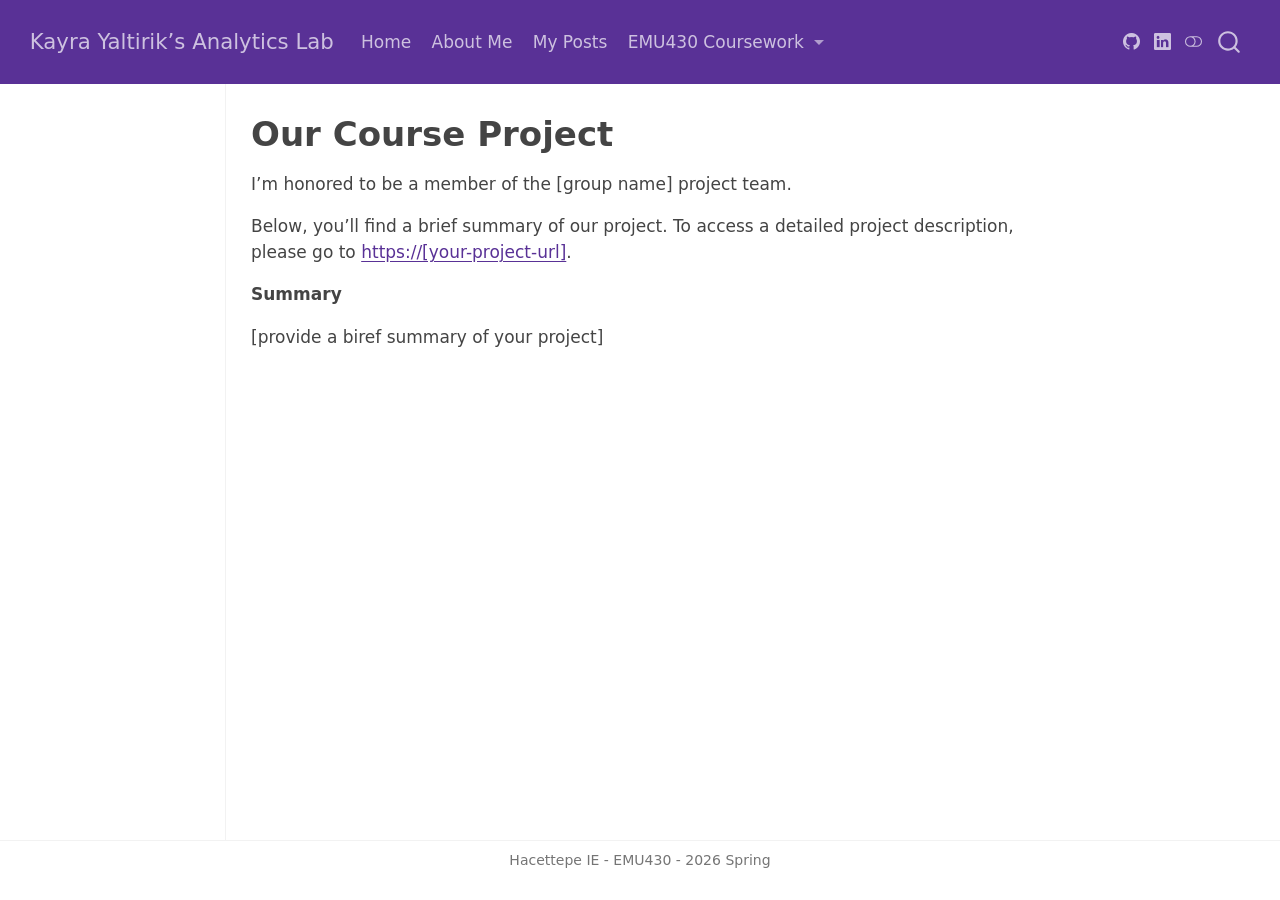
==== docs/project.html @ 05ad94b1 "değişiklik 1" ====
<!DOCTYPE html>
<html xmlns="http://www.w3.org/1999/xhtml" lang="en" xml:lang="en"><head>

<meta charset="utf-8">
<meta name="generator" content="quarto-1.9.27">

<meta name="viewport" content="width=device-width, initial-scale=1.0, user-scalable=yes">


<title>Our Course Project – Kayra Yaltirik’s Analytics Lab</title>
<style>
/* Default styles provided by pandoc.
** See https://pandoc.org/MANUAL.html#variables-for-html for config info.
*/
code{white-space: pre-wrap;}
span.smallcaps{font-variant: small-caps;}
div.columns{display: flex; gap: min(4vw, 1.5em);}
div.column{flex: auto; overflow-x: auto;}
div.hanging-indent{margin-left: 1.5em; text-indent: -1.5em;}
ul.task-list{list-style: none;}
ul.task-list li input[type="checkbox"] {
  width: 0.8em;
  margin: 0 0.8em 0.2em -1em; /* quarto-specific, see https://github.com/quarto-dev/quarto-cli/issues/4556 */ 
  vertical-align: middle;
}
</style>


<script src="site_libs/quarto-nav/quarto-nav.js"></script>
<script src="site_libs/quarto-nav/headroom.min.js"></script>
<script src="site_libs/clipboard/clipboard.min.js"></script>
<script src="site_libs/quarto-search/autocomplete.umd.js"></script>
<script src="site_libs/quarto-search/fuse.min.js"></script>
<script src="site_libs/quarto-search/quarto-search.js"></script>
<meta name="quarto:offset" content="./">
<script src="site_libs/quarto-html/quarto.js" type="module"></script>
<script src="site_libs/quarto-html/tabsets/tabsets.js" type="module"></script>
<script src="site_libs/quarto-html/popper.min.js"></script>
<script src="site_libs/quarto-html/tippy.umd.min.js"></script>
<script src="site_libs/quarto-html/anchor.min.js"></script>
<link href="site_libs/quarto-html/tippy.css" rel="stylesheet">
<link href="site_libs/quarto-html/quarto-syntax-highlighting-adfb2833bc15652ec5881dc6381ea988.css" rel="stylesheet" class="quarto-color-scheme" id="quarto-text-highlighting-styles">
<link href="site_libs/quarto-html/quarto-syntax-highlighting-dark-60eb8141d3f50090c0f52d36a83ed331.css" rel="stylesheet" class="quarto-color-scheme quarto-color-alternate" id="quarto-text-highlighting-styles">
<link href="site_libs/quarto-html/quarto-syntax-highlighting-adfb2833bc15652ec5881dc6381ea988.css" rel="stylesheet" class="quarto-color-scheme-extra" id="quarto-text-highlighting-styles">
<script src="site_libs/bootstrap/bootstrap.min.js"></script>
<link href="site_libs/bootstrap/bootstrap-icons.css" rel="stylesheet">
<link href="site_libs/bootstrap/bootstrap-6598461ff1bf7084bf14536e9c45f7d7.min.css" rel="stylesheet" append-hash="true" class="quarto-color-scheme" id="quarto-bootstrap" data-mode="light">
<link href="site_libs/bootstrap/bootstrap-dark-7228469e8177cf19fa3481c50c5a92b0.min.css" rel="stylesheet" append-hash="true" class="quarto-color-scheme quarto-color-alternate" id="quarto-bootstrap" data-mode="dark">
<link href="site_libs/bootstrap/bootstrap-6598461ff1bf7084bf14536e9c45f7d7.min.css" rel="stylesheet" append-hash="true" class="quarto-color-scheme-extra" id="quarto-bootstrap" data-mode="light">
<script id="quarto-search-options" type="application/json">{
  "location": "navbar",
  "copy-button": false,
  "collapse-after": 3,
  "panel-placement": "end",
  "type": "overlay",
  "limit": 50,
  "keyboard-shortcut": [
    "f",
    "/",
    "s"
  ],
  "show-item-context": false,
  "language": {
    "search-no-results-text": "No results",
    "search-matching-documents-text": "matching documents",
    "search-copy-link-title": "Copy link to search",
    "search-hide-matches-text": "Hide additional matches",
    "search-more-match-text": "more match in this document",
    "search-more-matches-text": "more matches in this document",
    "search-clear-button-title": "Clear",
    "search-text-placeholder": "",
    "search-detached-cancel-button-title": "Cancel",
    "search-submit-button-title": "Submit",
    "search-label": "Search"
  }
}</script>


<link rel="stylesheet" href="styles.css">
</head>

<body class="docked nav-fixed quarto-light"><script id="quarto-html-before-body" type="application/javascript">
    const toggleBodyColorMode = (bsSheetEl) => {
      const mode = bsSheetEl.getAttribute("data-mode");
      const bodyEl = window.document.querySelector("body");
      if (mode === "dark") {
        bodyEl.classList.add("quarto-dark");
        bodyEl.classList.remove("quarto-light");
      } else {
        bodyEl.classList.add("quarto-light");
        bodyEl.classList.remove("quarto-dark");
      }
    }
    const toggleBodyColorPrimary = () => {
      const bsSheetEl = window.document.querySelector("link#quarto-bootstrap:not([rel=disabled-stylesheet])");
      if (bsSheetEl) {
        toggleBodyColorMode(bsSheetEl);
      }
    }
    const setColorSchemeToggle = (alternate) => {
      const toggles = window.document.querySelectorAll('.quarto-color-scheme-toggle');
      for (let i=0; i < toggles.length; i++) {
        const toggle = toggles[i];
        if (toggle) {
          if (alternate) {
            toggle.classList.add("alternate");
          } else {
            toggle.classList.remove("alternate");
          }
        }
      }
    };
    const toggleColorMode = (alternate) => {
      // Switch the stylesheets
      const primaryStylesheets = window.document.querySelectorAll('link.quarto-color-scheme:not(.quarto-color-alternate)');
      const alternateStylesheets = window.document.querySelectorAll('link.quarto-color-scheme.quarto-color-alternate');
      manageTransitions('#quarto-margin-sidebar .nav-link', false);
      if (alternate) {
        // note: dark is layered on light, we don't disable primary!
        enableStylesheet(alternateStylesheets);
        for (const sheetNode of alternateStylesheets) {
          if (sheetNode.id === "quarto-bootstrap") {
            toggleBodyColorMode(sheetNode);
          }
        }
      } else {
        disableStylesheet(alternateStylesheets);
        enableStylesheet(primaryStylesheets)
        toggleBodyColorPrimary();
      }
      manageTransitions('#quarto-margin-sidebar .nav-link', true);
      // Switch the toggles
      setColorSchemeToggle(alternate)
      // Hack to workaround the fact that safari doesn't
      // properly recolor the scrollbar when toggling (#1455)
      if (navigator.userAgent.indexOf('Safari') > 0 && navigator.userAgent.indexOf('Chrome') == -1) {
        manageTransitions("body", false);
        window.scrollTo(0, 1);
        setTimeout(() => {
          window.scrollTo(0, 0);
          manageTransitions("body", true);
        }, 40);
      }
    }
    const disableStylesheet = (stylesheets) => {
      for (let i=0; i < stylesheets.length; i++) {
        const stylesheet = stylesheets[i];
        stylesheet.rel = 'disabled-stylesheet';
      }
    }
    const enableStylesheet = (stylesheets) => {
      for (let i=0; i < stylesheets.length; i++) {
        const stylesheet = stylesheets[i];
        if(stylesheet.rel !== 'stylesheet') { // for Chrome, which will still FOUC without this check
          stylesheet.rel = 'stylesheet';
        }
      }
    }
    const manageTransitions = (selector, allowTransitions) => {
      const els = window.document.querySelectorAll(selector);
      for (let i=0; i < els.length; i++) {
        const el = els[i];
        if (allowTransitions) {
          el.classList.remove('notransition');
        } else {
          el.classList.add('notransition');
        }
      }
    }
    const isFileUrl = () => {
      return window.location.protocol === 'file:';
    }
    const hasAlternateSentinel = () => {
      let styleSentinel = getColorSchemeSentinel();
      if (styleSentinel !== null) {
        return styleSentinel === "alternate";
      } else {
        return false;
      }
    }
    const setStyleSentinel = (alternate) => {
      const value = alternate ? "alternate" : "default";
      if (!isFileUrl()) {
        window.localStorage.setItem("quarto-color-scheme", value);
      } else {
        localAlternateSentinel = value;
      }
    }
    const getColorSchemeSentinel = () => {
      if (!isFileUrl()) {
        const storageValue = window.localStorage.getItem("quarto-color-scheme");
        return storageValue != null ? storageValue : localAlternateSentinel;
      } else {
        return localAlternateSentinel;
      }
    }
    const toggleGiscusIfUsed = (isAlternate, darkModeDefault) => {
      const baseTheme = document.querySelector('#giscus-base-theme')?.value ?? 'light';
      const alternateTheme = document.querySelector('#giscus-alt-theme')?.value ?? 'dark';
      let newTheme = '';
      if(authorPrefersDark) {
        newTheme = isAlternate ? baseTheme : alternateTheme;
      } else {
        newTheme = isAlternate ? alternateTheme : baseTheme;
      }
      const changeGiscusTheme = () => {
        // From: https://github.com/giscus/giscus/issues/336
        const sendMessage = (message) => {
          const iframe = document.querySelector('iframe.giscus-frame');
          if (!iframe) return;
          iframe.contentWindow.postMessage({ giscus: message }, 'https://giscus.app');
        }
        sendMessage({
          setConfig: {
            theme: newTheme
          }
        });
      }
      const isGiscussLoaded = window.document.querySelector('iframe.giscus-frame') !== null;
      if (isGiscussLoaded) {
        changeGiscusTheme();
      }
    };
    const authorPrefersDark = false;
    const darkModeDefault = authorPrefersDark;
      document.querySelector('link#quarto-text-highlighting-styles.quarto-color-scheme-extra').rel = 'disabled-stylesheet';
      document.querySelector('link#quarto-bootstrap.quarto-color-scheme-extra').rel = 'disabled-stylesheet';
    let localAlternateSentinel = darkModeDefault ? 'alternate' : 'default';
    // Dark / light mode switch
    window.quartoToggleColorScheme = () => {
      // Read the current dark / light value
      let toAlternate = !hasAlternateSentinel();
      toggleColorMode(toAlternate);
      setStyleSentinel(toAlternate);
      toggleGiscusIfUsed(toAlternate, darkModeDefault);
      window.dispatchEvent(new Event('resize'));
    };
    // Switch to dark mode if need be
    if (hasAlternateSentinel()) {
      toggleColorMode(true);
    } else {
      toggleColorMode(false);
    }
  </script>

<div id="quarto-search-results"></div>
  <header id="quarto-header" class="headroom fixed-top">
    <nav class="navbar navbar-expand-lg " data-bs-theme="dark">
      <div class="navbar-container container-fluid">
      <div class="navbar-brand-container mx-auto">
    <a class="navbar-brand" href="./index.html">
    <span class="navbar-title">Kayra Yaltirik’s Analytics Lab</span>
    </a>
  </div>
            <div id="quarto-search" class="" title="Search"></div>
          <button class="navbar-toggler" type="button" data-bs-toggle="collapse" data-bs-target="#navbarCollapse" aria-controls="navbarCollapse" role="menu" aria-expanded="false" aria-label="Toggle navigation" onclick="if (window.quartoToggleHeadroom) { window.quartoToggleHeadroom(); }">
  <span class="navbar-toggler-icon"></span>
</button>
          <div class="collapse navbar-collapse" id="navbarCollapse">
            <ul class="navbar-nav navbar-nav-scroll me-auto">
  <li class="nav-item">
    <a class="nav-link" href="./index.html"> 
<span class="menu-text">Home</span></a>
  </li>  
  <li class="nav-item">
    <a class="nav-link" href="./about.html"> 
<span class="menu-text">About Me</span></a>
  </li>  
  <li class="nav-item">
    <a class="nav-link" href="./posts.html"> 
<span class="menu-text">My Posts</span></a>
  </li>  
  <li class="nav-item dropdown ">
    <a class="nav-link dropdown-toggle" href="#" id="nav-menu-emu430-coursework" role="link" data-bs-toggle="dropdown" aria-expanded="false">
 <span class="menu-text">EMU430 Coursework</span>
    </a>
    <ul class="dropdown-menu" aria-labelledby="nav-menu-emu430-coursework">    
        <li>
    <a class="dropdown-item" href="./assignments.html">
 <span class="dropdown-text">Assignments</span></a>
  </li>  
        <li>
    <a class="dropdown-item" href="./project.html">
 <span class="dropdown-text">Project</span></a>
  </li>  
    </ul>
  </li>
</ul>
          </div> <!-- /navcollapse -->
            <div class="quarto-navbar-tools tools-wide">
    <a href="https://github.com/kayrayltrk" title="" class="quarto-navigation-tool px-1" aria-label=""><i class="bi bi-github"></i></a>
    <a href="./www.linkedin.com/in/kayrayaltirik" title="" class="quarto-navigation-tool px-1" aria-label=""><i class="bi bi-linkedin"></i></a>
  <a href="" class="quarto-color-scheme-toggle quarto-navigation-tool  px-1" onclick="window.quartoToggleColorScheme(); return false;" title="Toggle dark mode"><i class="bi"></i></a>
</div>
      </div> <!-- /container-fluid -->
    </nav>
</header>
<!-- content -->
<div id="quarto-content" class="quarto-container page-columns page-rows-contents page-layout-article page-navbar">
<!-- sidebar -->
  <nav id="quarto-sidebar" class="sidebar collapse collapse-horizontal quarto-sidebar-collapse-item sidebar-navigation docked overflow-auto">
    
</nav>
<div id="quarto-sidebar-glass" class="quarto-sidebar-collapse-item" data-bs-toggle="collapse" data-bs-target=".quarto-sidebar-collapse-item"></div>
<!-- margin-sidebar -->
    <div id="quarto-margin-sidebar" class="sidebar margin-sidebar zindex-bottom">
    </div>
<!-- main -->
<main class="content" id="quarto-document-content">


<header id="title-block-header" class="quarto-title-block default">
<div class="quarto-title">
<h1 class="title">Our Course Project</h1>
</div>



<div class="quarto-title-meta">

    
  
    
  </div>
  


</header>


<p>I’m honored to be a member of the [group name] project team.</p>
<p>Below, you’ll find a brief summary of our project. To access a detailed project description, please go to <a href="#0" class="uri">https://[your-project-url]</a>.</p>
<p><strong>Summary</strong></p>
<p>[provide a biref summary of your project]</p>



<a onclick="window.scrollTo(0, 0); return false;" role="button" id="quarto-back-to-top"><i class="bi bi-arrow-up"></i> Back to top</a></main> <!-- /main -->
<script id="quarto-html-after-body" type="application/javascript">
  window.document.addEventListener("DOMContentLoaded", function (event) {
    // Ensure there is a toggle, if there isn't float one in the top right
    if (window.document.querySelector('.quarto-color-scheme-toggle') === null) {
      const a = window.document.createElement('a');
      a.classList.add('top-right');
      a.classList.add('quarto-color-scheme-toggle');
      a.href = "";
      a.onclick = function() { try { window.quartoToggleColorScheme(); } catch {} return false; };
      const i = window.document.createElement("i");
      i.classList.add('bi');
      a.appendChild(i);
      window.document.body.appendChild(a);
    }
    setColorSchemeToggle(hasAlternateSentinel())
    const icon = "";
    const anchorJS = new window.AnchorJS();
    anchorJS.options = {
      placement: 'right',
      icon: icon
    };
    anchorJS.add('.anchored');
    const isCodeAnnotation = (el) => {
      for (const clz of el.classList) {
        if (clz.startsWith('code-annotation-')) {                     
          return true;
        }
      }
      return false;
    }
    const onCopySuccess = function(e) {
      // button target
      const button = e.trigger;
      // don't keep focus
      button.blur();
      // flash "checked"
      button.classList.add('code-copy-button-checked');
      var currentTitle = button.getAttribute("title");
      button.setAttribute("title", "Copied!");
      let tooltip;
      if (window.bootstrap) {
        button.setAttribute("data-bs-toggle", "tooltip");
        button.setAttribute("data-bs-placement", "left");
        button.setAttribute("data-bs-title", "Copied!");
        tooltip = new bootstrap.Tooltip(button, 
          { trigger: "manual", 
            customClass: "code-copy-button-tooltip",
            offset: [0, -8]});
        tooltip.show();    
      }
      setTimeout(function() {
        if (tooltip) {
          tooltip.hide();
          button.removeAttribute("data-bs-title");
          button.removeAttribute("data-bs-toggle");
          button.removeAttribute("data-bs-placement");
        }
        button.setAttribute("title", currentTitle);
        button.classList.remove('code-copy-button-checked');
      }, 1000);
      // clear code selection
      e.clearSelection();
    }
    const getTextToCopy = function(trigger) {
      const outerScaffold = trigger.parentElement.cloneNode(true);
      const codeEl = outerScaffold.querySelector('code');
      for (const childEl of codeEl.children) {
        if (isCodeAnnotation(childEl)) {
          childEl.remove();
        }
      }
      return codeEl.innerText;
    }
    const clipboard = new window.ClipboardJS('.code-copy-button:not([data-in-quarto-modal])', {
      text: getTextToCopy
    });
    clipboard.on('success', onCopySuccess);
    if (window.document.getElementById('quarto-embedded-source-code-modal')) {
      const clipboardModal = new window.ClipboardJS('.code-copy-button[data-in-quarto-modal]', {
        text: getTextToCopy,
        container: window.document.getElementById('quarto-embedded-source-code-modal')
      });
      clipboardModal.on('success', onCopySuccess);
    }
      var localhostRegex = new RegExp(/^(?:http|https):\/\/localhost\:?[0-9]*\//);
      var mailtoRegex = new RegExp(/^mailto:/);
        var filterRegex = new RegExp('/' + window.location.host + '/');
      var isInternal = (href) => {
          return filterRegex.test(href) || localhostRegex.test(href) || mailtoRegex.test(href);
      }
      // Inspect non-navigation links and adorn them if external
     var links = window.document.querySelectorAll('a[href]:not(.nav-link):not(.navbar-brand):not(.toc-action):not(.sidebar-link):not(.sidebar-item-toggle):not(.pagination-link):not(.no-external):not([aria-hidden]):not(.dropdown-item):not(.quarto-navigation-tool):not(.about-link)');
      for (var i=0; i<links.length; i++) {
        const link = links[i];
        if (!isInternal(link.href)) {
          // undo the damage that might have been done by quarto-nav.js in the case of
          // links that we want to consider external
          if (link.dataset.originalHref !== undefined) {
            link.href = link.dataset.originalHref;
          }
        }
      }
    function tippyHover(el, contentFn, onTriggerFn, onUntriggerFn) {
      const config = {
        allowHTML: true,
        maxWidth: 500,
        delay: 100,
        arrow: false,
        appendTo: function(el) {
            return el.parentElement;
        },
        interactive: true,
        interactiveBorder: 10,
        theme: 'quarto',
        placement: 'bottom-start',
      };
      if (contentFn) {
        config.content = contentFn;
      }
      if (onTriggerFn) {
        config.onTrigger = onTriggerFn;
      }
      if (onUntriggerFn) {
        config.onUntrigger = onUntriggerFn;
      }
      window.tippy(el, config); 
    }
    const noterefs = window.document.querySelectorAll('a[role="doc-noteref"]');
    for (var i=0; i<noterefs.length; i++) {
      const ref = noterefs[i];
      tippyHover(ref, function() {
        // use id or data attribute instead here
        let href = ref.getAttribute('data-footnote-href') || ref.getAttribute('href');
        try { href = new URL(href).hash; } catch {}
        const id = href.replace(/^#\/?/, "");
        const note = window.document.getElementById(id);
        if (note) {
          return note.innerHTML;
        } else {
          return "";
        }
      });
    }
    const xrefs = window.document.querySelectorAll('a.quarto-xref');
    const processXRef = (id, note) => {
      // Strip column container classes
      const stripColumnClz = (el) => {
        el.classList.remove("page-full", "page-columns");
        if (el.children) {
          for (const child of el.children) {
            stripColumnClz(child);
          }
        }
      }
      stripColumnClz(note)
      if (id === null || id.startsWith('sec-')) {
        // Special case sections, only their first couple elements
        const container = document.createElement("div");
        if (note.children && note.children.length > 2) {
          container.appendChild(note.children[0].cloneNode(true));
          for (let i = 1; i < note.children.length; i++) {
            const child = note.children[i];
            if (child.tagName === "P" && child.innerText === "") {
              continue;
            } else {
              container.appendChild(child.cloneNode(true));
              break;
            }
          }
          if (window.Quarto?.typesetMath) {
            window.Quarto.typesetMath(container);
          }
          return container.innerHTML
        } else {
          if (window.Quarto?.typesetMath) {
            window.Quarto.typesetMath(note);
          }
          return note.innerHTML;
        }
      } else {
        // Remove any anchor links if they are present
        const anchorLink = note.querySelector('a.anchorjs-link');
        if (anchorLink) {
          anchorLink.remove();
        }
        if (window.Quarto?.typesetMath) {
          window.Quarto.typesetMath(note);
        }
        if (note.classList.contains("callout")) {
          return note.outerHTML;
        } else {
          return note.innerHTML;
        }
      }
    }
    for (var i=0; i<xrefs.length; i++) {
      const xref = xrefs[i];
      tippyHover(xref, undefined, function(instance) {
        instance.disable();
        let url = xref.getAttribute('href');
        let hash = undefined; 
        if (url.startsWith('#')) {
          hash = url;
        } else {
          try { hash = new URL(url).hash; } catch {}
        }
        if (hash) {
          const id = hash.replace(/^#\/?/, "");
          const note = window.document.getElementById(id);
          if (note !== null) {
            try {
              const html = processXRef(id, note.cloneNode(true));
              instance.setContent(html);
            } finally {
              instance.enable();
              instance.show();
            }
          } else {
            // See if we can fetch this
            fetch(url.split('#')[0])
            .then(res => res.text())
            .then(html => {
              const parser = new DOMParser();
              const htmlDoc = parser.parseFromString(html, "text/html");
              const note = htmlDoc.getElementById(id);
              if (note !== null) {
                const html = processXRef(id, note);
                instance.setContent(html);
              } 
            }).finally(() => {
              instance.enable();
              instance.show();
            });
          }
        } else {
          // See if we can fetch a full url (with no hash to target)
          // This is a special case and we should probably do some content thinning / targeting
          fetch(url)
          .then(res => res.text())
          .then(html => {
            const parser = new DOMParser();
            const htmlDoc = parser.parseFromString(html, "text/html");
            const note = htmlDoc.querySelector('main.content');
            if (note !== null) {
              // This should only happen for chapter cross references
              // (since there is no id in the URL)
              // remove the first header
              if (note.children.length > 0 && note.children[0].tagName === "HEADER") {
                note.children[0].remove();
              }
              const html = processXRef(null, note);
              instance.setContent(html);
            } 
          }).finally(() => {
            instance.enable();
            instance.show();
          });
        }
      }, function(instance) {
      });
    }
        let selectedAnnoteEl;
        const selectorForAnnotation = ( cell, annotation) => {
          let cellAttr = 'data-code-cell="' + cell + '"';
          let lineAttr = 'data-code-annotation="' +  annotation + '"';
          const selector = 'span[' + cellAttr + '][' + lineAttr + ']';
          return selector;
        }
        const selectCodeLines = (annoteEl) => {
          const doc = window.document;
          const targetCell = annoteEl.getAttribute("data-target-cell");
          const targetAnnotation = annoteEl.getAttribute("data-target-annotation");
          const annoteSpan = window.document.querySelector(selectorForAnnotation(targetCell, targetAnnotation));
          const lines = annoteSpan.getAttribute("data-code-lines").split(",");
          const lineIds = lines.map((line) => {
            return targetCell + "-" + line;
          })
          let top = null;
          let height = null;
          let parent = null;
          if (lineIds.length > 0) {
              //compute the position of the single el (top and bottom and make a div)
              const el = window.document.getElementById(lineIds[0]);
              top = el.offsetTop;
              height = el.offsetHeight;
              parent = el.parentElement.parentElement;
            if (lineIds.length > 1) {
              const lastEl = window.document.getElementById(lineIds[lineIds.length - 1]);
              const bottom = lastEl.offsetTop + lastEl.offsetHeight;
              height = bottom - top;
            }
            if (top !== null && height !== null && parent !== null) {
              // cook up a div (if necessary) and position it 
              let div = window.document.getElementById("code-annotation-line-highlight");
              if (div === null) {
                div = window.document.createElement("div");
                div.setAttribute("id", "code-annotation-line-highlight");
                div.style.position = 'absolute';
                parent.appendChild(div);
              }
              div.style.top = top - 2 + "px";
              div.style.height = height + 4 + "px";
              div.style.left = 0;
              let gutterDiv = window.document.getElementById("code-annotation-line-highlight-gutter");
              if (gutterDiv === null) {
                gutterDiv = window.document.createElement("div");
                gutterDiv.setAttribute("id", "code-annotation-line-highlight-gutter");
                gutterDiv.style.position = 'absolute';
                const codeCell = window.document.getElementById(targetCell);
                const gutter = codeCell.querySelector('.code-annotation-gutter');
                gutter.appendChild(gutterDiv);
              }
              gutterDiv.style.top = top - 2 + "px";
              gutterDiv.style.height = height + 4 + "px";
            }
            selectedAnnoteEl = annoteEl;
          }
        };
        const unselectCodeLines = () => {
          const elementsIds = ["code-annotation-line-highlight", "code-annotation-line-highlight-gutter"];
          elementsIds.forEach((elId) => {
            const div = window.document.getElementById(elId);
            if (div) {
              div.remove();
            }
          });
          selectedAnnoteEl = undefined;
        };
          // Handle positioning of the toggle
      window.addEventListener(
        "resize",
        throttle(() => {
          elRect = undefined;
          if (selectedAnnoteEl) {
            selectCodeLines(selectedAnnoteEl);
          }
        }, 10)
      );
      function throttle(fn, ms) {
      let throttle = false;
      let timer;
        return (...args) => {
          if(!throttle) { // first call gets through
              fn.apply(this, args);
              throttle = true;
          } else { // all the others get throttled
              if(timer) clearTimeout(timer); // cancel #2
              timer = setTimeout(() => {
                fn.apply(this, args);
                timer = throttle = false;
              }, ms);
          }
        };
      }
        // Attach click handler to the DT
        const annoteDls = window.document.querySelectorAll('dt[data-target-cell]');
        for (const annoteDlNode of annoteDls) {
          annoteDlNode.addEventListener('click', (event) => {
            const clickedEl = event.target;
            if (clickedEl !== selectedAnnoteEl) {
              unselectCodeLines();
              const activeEl = window.document.querySelector('dt[data-target-cell].code-annotation-active');
              if (activeEl) {
                activeEl.classList.remove('code-annotation-active');
              }
              selectCodeLines(clickedEl);
              clickedEl.classList.add('code-annotation-active');
            } else {
              // Unselect the line
              unselectCodeLines();
              clickedEl.classList.remove('code-annotation-active');
            }
          });
        }
    const findCites = (el) => {
      const parentEl = el.parentElement;
      if (parentEl) {
        const cites = parentEl.dataset.cites;
        if (cites) {
          return {
            el,
            cites: cites.split(' ')
          };
        } else {
          return findCites(el.parentElement)
        }
      } else {
        return undefined;
      }
    };
    var bibliorefs = window.document.querySelectorAll('a[role="doc-biblioref"]');
    for (var i=0; i<bibliorefs.length; i++) {
      const ref = bibliorefs[i];
      const citeInfo = findCites(ref);
      if (citeInfo) {
        tippyHover(citeInfo.el, function() {
          var popup = window.document.createElement('div');
          citeInfo.cites.forEach(function(cite) {
            var citeDiv = window.document.createElement('div');
            citeDiv.classList.add('hanging-indent');
            citeDiv.classList.add('csl-entry');
            var biblioDiv = window.document.getElementById('ref-' + cite);
            if (biblioDiv) {
              citeDiv.innerHTML = biblioDiv.innerHTML;
            }
            popup.appendChild(citeDiv);
          });
          return popup.innerHTML;
        });
      }
    }
  });
  </script>
</div> <!-- /content -->
<footer class="footer">
  <div class="nav-footer">
    <div class="nav-footer-left">
      &nbsp;
    </div>   
    <div class="nav-footer-center">
<p>Hacettepe IE - EMU430 - 2026 Spring</p>
</div>
    <div class="nav-footer-right">
      &nbsp;
    </div>
  </div>
</footer>




</body></html>
---- docs/site_libs/quarto-html/quarto-syntax-highlighting-adfb2833bc15652ec5881dc6381ea988.css ----
/* quarto syntax highlight colors */
:root {
  --quarto-hl-ot-color: #003B4F;
  --quarto-hl-at-color: #657422;
  --quarto-hl-ss-color: #20794D;
  --quarto-hl-an-color: #5E5E5E;
  --quarto-hl-fu-color: #4758AB;
  --quarto-hl-st-color: #20794D;
  --quarto-hl-cf-color: #003B4F;
  --quarto-hl-op-color: #5E5E5E;
  --quarto-hl-er-color: #AD0000;
  --quarto-hl-bn-color: #AD0000;
  --quarto-hl-al-color: #AD0000;
  --quarto-hl-va-color: #111111;
  --quarto-hl-bu-color: inherit;
  --quarto-hl-ex-color: inherit;
  --quarto-hl-pp-color: #AD0000;
  --quarto-hl-in-color: #5E5E5E;
  --quarto-hl-vs-color: #20794D;
  --quarto-hl-wa-color: #5E5E5E;
  --quarto-hl-do-color: #5E5E5E;
  --quarto-hl-im-color: #00769E;
  --quarto-hl-ch-color: #20794D;
  --quarto-hl-dt-color: #AD0000;
  --quarto-hl-fl-color: #AD0000;
  --quarto-hl-co-color: #5E5E5E;
  --quarto-hl-cv-color: #5E5E5E;
  --quarto-hl-cn-color: #8f5902;
  --quarto-hl-sc-color: #5E5E5E;
  --quarto-hl-dv-color: #AD0000;
  --quarto-hl-kw-color: #003B4F;
}

/* other quarto variables */
:root {
  --quarto-font-monospace: SFMono-Regular, Menlo, Monaco, Consolas, "Liberation Mono", "Courier New", monospace;
}

/* syntax highlight based on Pandoc's rules */
pre > code.sourceCode > span {
  color: #003B4F;
}

code.sourceCode > span {
  color: #003B4F;
}

div.sourceCode,
div.sourceCode pre.sourceCode {
  color: #003B4F;
}

/* Normal */
code span {
  color: #003B4F;
}

/* Alert */
code span.al {
  color: #AD0000;
  font-style: inherit;
}

/* Annotation */
code span.an {
  color: #5E5E5E;
  font-style: inherit;
}

/* Attribute */
code span.at {
  color: #657422;
  font-style: inherit;
}

/* BaseN */
code span.bn {
  color: #AD0000;
  font-style: inherit;
}

/* BuiltIn */
code span.bu {
  font-style: inherit;
}

/* ControlFlow */
code span.cf {
  color: #003B4F;
  font-weight: bold;
  font-style: inherit;
}

/* Char */
code span.ch {
  color: #20794D;
  font-style: inherit;
}

/* Constant */
code span.cn {
  color: #8f5902;
  font-style: inherit;
}

/* Comment */
code span.co {
  color: #5E5E5E;
  font-style: inherit;
}

/* CommentVar */
code span.cv {
  color: #5E5E5E;
  font-style: italic;
}

/* Documentation */
code span.do {
  color: #5E5E5E;
  font-style: italic;
}

/* DataType */
code span.dt {
  color: #AD0000;
  font-style: inherit;
}

/* DecVal */
code span.dv {
  color: #AD0000;
  font-style: inherit;
}

/* Error */
code span.er {
  color: #AD0000;
  font-style: inherit;
}

/* Extension */
code span.ex {
  font-style: inherit;
}

/* Float */
code span.fl {
  color: #AD0000;
  font-style: inherit;
}

/* Function */
code span.fu {
  color: #4758AB;
  font-style: inherit;
}

/* Import */
code span.im {
  color: #00769E;
  font-style: inherit;
}

/* Information */
code span.in {
  color: #5E5E5E;
  font-style: inherit;
}

/* Keyword */
code span.kw {
  color: #003B4F;
  font-weight: bold;
  font-style: inherit;
}

/* Operator */
code span.op {
  color: #5E5E5E;
  font-style: inherit;
}

/* Other */
code span.ot {
  color: #003B4F;
  font-style: inherit;
}

/* Preprocessor */
code span.pp {
  color: #AD0000;
  font-style: inherit;
}

/* SpecialChar */
code span.sc {
  color: #5E5E5E;
  font-style: inherit;
}

/* SpecialString */
code span.ss {
  color: #20794D;
  font-style: inherit;
}

/* String */
code span.st {
  color: #20794D;
  font-style: inherit;
}

/* Variable */
code span.va {
  color: #111111;
  font-style: inherit;
}

/* VerbatimString */
code span.vs {
  color: #20794D;
  font-style: inherit;
}

/* Warning */
code span.wa {
  color: #5E5E5E;
  font-style: italic;
}

.prevent-inlining {
  content: "</";
}

/*# sourceMappingURL=ebc7f0219d9b8e6557611684f7d3a6ee.css.map */
---- docs/site_libs/quarto-html/quarto-syntax-highlighting-dark-60eb8141d3f50090c0f52d36a83ed331.css ----
/* quarto syntax highlight colors */
:root {
  --quarto-hl-al-color: #f07178;
  --quarto-hl-an-color: #d4d0ab;
  --quarto-hl-at-color: #00e0e0;
  --quarto-hl-bn-color: #d4d0ab;
  --quarto-hl-bu-color: #abe338;
  --quarto-hl-ch-color: #abe338;
  --quarto-hl-co-color: #f8f8f2;
  --quarto-hl-cv-color: #ffd700;
  --quarto-hl-cn-color: #ffd700;
  --quarto-hl-cf-color: #ffa07a;
  --quarto-hl-dt-color: #ffa07a;
  --quarto-hl-dv-color: #d4d0ab;
  --quarto-hl-do-color: #f8f8f2;
  --quarto-hl-er-color: #f07178;
  --quarto-hl-ex-color: #00e0e0;
  --quarto-hl-fl-color: #d4d0ab;
  --quarto-hl-fu-color: #ffa07a;
  --quarto-hl-im-color: #abe338;
  --quarto-hl-in-color: #d4d0ab;
  --quarto-hl-kw-color: #ffa07a;
  --quarto-hl-op-color: #ffa07a;
  --quarto-hl-ot-color: #00e0e0;
  --quarto-hl-pp-color: #dcc6e0;
  --quarto-hl-re-color: #00e0e0;
  --quarto-hl-sc-color: #abe338;
  --quarto-hl-ss-color: #abe338;
  --quarto-hl-st-color: #abe338;
  --quarto-hl-va-color: #00e0e0;
  --quarto-hl-vs-color: #abe338;
  --quarto-hl-wa-color: #dcc6e0;
}

/* other quarto variables */
:root {
  --quarto-font-monospace: SFMono-Regular, Menlo, Monaco, Consolas, "Liberation Mono", "Courier New", monospace;
}

/* syntax highlight based on Pandoc's rules */
pre > code.sourceCode > span {
  color: #f8f8f2;
}

code.sourceCode > span {
  color: #f8f8f2;
}

div.sourceCode,
div.sourceCode pre.sourceCode {
  color: #f8f8f2;
}

/* Normal */
code span {
  color: #f8f8f2;
}

/* Alert */
code span.al {
  color: #f07178;
}

/* Annotation */
code span.an {
  color: #d4d0ab;
}

/* Attribute */
code span.at {
  color: #00e0e0;
}

/* BaseN */
code span.bn {
  color: #d4d0ab;
}

/* BuiltIn */
code span.bu {
  color: #abe338;
}

/* ControlFlow */
code span.cf {
  font-weight: bold;
  color: #ffa07a;
}

/* Char */
code span.ch {
  color: #abe338;
}

/* Constant */
code span.cn {
  color: #ffd700;
}

/* Comment */
code span.co {
  font-style: italic;
  color: #f8f8f2;
}

/* CommentVar */
code span.cv {
  color: #ffd700;
}

/* Documentation */
code span.do {
  color: #f8f8f2;
}

/* DataType */
code span.dt {
  color: #ffa07a;
}

/* DecVal */
code span.dv {
  color: #d4d0ab;
}

/* Error */
code span.er {
  color: #f07178;
  text-decoration: underline;
}

/* Extension */
code span.ex {
  font-weight: bold;
  color: #00e0e0;
}

/* Float */
code span.fl {
  color: #d4d0ab;
}

/* Function */
code span.fu {
  color: #ffa07a;
}

/* Import */
code span.im {
  color: #abe338;
}

/* Information */
code span.in {
  color: #d4d0ab;
}

/* Keyword */
code span.kw {
  font-weight: bold;
  color: #ffa07a;
}

/* Operator */
code span.op {
  color: #ffa07a;
}

/* Other */
code span.ot {
  color: #00e0e0;
}

/* Preprocessor */
code span.pp {
  color: #dcc6e0;
}

/* RegionMarker */
code span.re {
  background-color: #f8f8f2;
  color: #00e0e0;
}

/* SpecialChar */
code span.sc {
  color: #abe338;
}

/* SpecialString */
code span.ss {
  color: #abe338;
}

/* String */
code span.st {
  color: #abe338;
}

/* Variable */
code span.va {
  color: #00e0e0;
}

/* VerbatimString */
code span.vs {
  color: #abe338;
}

/* Warning */
code span.wa {
  color: #dcc6e0;
}

.prevent-inlining {
  content: "</";
}

/*# sourceMappingURL=60089e63cd536036ee35413fae78be49.css.map */
---- docs/site_libs/quarto-html/quarto-syntax-highlighting-adfb2833bc15652ec5881dc6381ea988.css ----
/* quarto syntax highlight colors */
:root {
  --quarto-hl-ot-color: #003B4F;
  --quarto-hl-at-color: #657422;
  --quarto-hl-ss-color: #20794D;
  --quarto-hl-an-color: #5E5E5E;
  --quarto-hl-fu-color: #4758AB;
  --quarto-hl-st-color: #20794D;
  --quarto-hl-cf-color: #003B4F;
  --quarto-hl-op-color: #5E5E5E;
  --quarto-hl-er-color: #AD0000;
  --quarto-hl-bn-color: #AD0000;
  --quarto-hl-al-color: #AD0000;
  --quarto-hl-va-color: #111111;
  --quarto-hl-bu-color: inherit;
  --quarto-hl-ex-color: inherit;
  --quarto-hl-pp-color: #AD0000;
  --quarto-hl-in-color: #5E5E5E;
  --quarto-hl-vs-color: #20794D;
  --quarto-hl-wa-color: #5E5E5E;
  --quarto-hl-do-color: #5E5E5E;
  --quarto-hl-im-color: #00769E;
  --quarto-hl-ch-color: #20794D;
  --quarto-hl-dt-color: #AD0000;
  --quarto-hl-fl-color: #AD0000;
  --quarto-hl-co-color: #5E5E5E;
  --quarto-hl-cv-color: #5E5E5E;
  --quarto-hl-cn-color: #8f5902;
  --quarto-hl-sc-color: #5E5E5E;
  --quarto-hl-dv-color: #AD0000;
  --quarto-hl-kw-color: #003B4F;
}

/* other quarto variables */
:root {
  --quarto-font-monospace: SFMono-Regular, Menlo, Monaco, Consolas, "Liberation Mono", "Courier New", monospace;
}

/* syntax highlight based on Pandoc's rules */
pre > code.sourceCode > span {
  color: #003B4F;
}

code.sourceCode > span {
  color: #003B4F;
}

div.sourceCode,
div.sourceCode pre.sourceCode {
  color: #003B4F;
}

/* Normal */
code span {
  color: #003B4F;
}

/* Alert */
code span.al {
  color: #AD0000;
  font-style: inherit;
}

/* Annotation */
code span.an {
  color: #5E5E5E;
  font-style: inherit;
}

/* Attribute */
code span.at {
  color: #657422;
  font-style: inherit;
}

/* BaseN */
code span.bn {
  color: #AD0000;
  font-style: inherit;
}

/* BuiltIn */
code span.bu {
  font-style: inherit;
}

/* ControlFlow */
code span.cf {
  color: #003B4F;
  font-weight: bold;
  font-style: inherit;
}

/* Char */
code span.ch {
  color: #20794D;
  font-style: inherit;
}

/* Constant */
code span.cn {
  color: #8f5902;
  font-style: inherit;
}

/* Comment */
code span.co {
  color: #5E5E5E;
  font-style: inherit;
}

/* CommentVar */
code span.cv {
  color: #5E5E5E;
  font-style: italic;
}

/* Documentation */
code span.do {
  color: #5E5E5E;
  font-style: italic;
}

/* DataType */
code span.dt {
  color: #AD0000;
  font-style: inherit;
}

/* DecVal */
code span.dv {
  color: #AD0000;
  font-style: inherit;
}

/* Error */
code span.er {
  color: #AD0000;
  font-style: inherit;
}

/* Extension */
code span.ex {
  font-style: inherit;
}

/* Float */
code span.fl {
  color: #AD0000;
  font-style: inherit;
}

/* Function */
code span.fu {
  color: #4758AB;
  font-style: inherit;
}

/* Import */
code span.im {
  color: #00769E;
  font-style: inherit;
}

/* Information */
code span.in {
  color: #5E5E5E;
  font-style: inherit;
}

/* Keyword */
code span.kw {
  color: #003B4F;
  font-weight: bold;
  font-style: inherit;
}

/* Operator */
code span.op {
  color: #5E5E5E;
  font-style: inherit;
}

/* Other */
code span.ot {
  color: #003B4F;
  font-style: inherit;
}

/* Preprocessor */
code span.pp {
  color: #AD0000;
  font-style: inherit;
}

/* SpecialChar */
code span.sc {
  color: #5E5E5E;
  font-style: inherit;
}

/* SpecialString */
code span.ss {
  color: #20794D;
  font-style: inherit;
}

/* String */
code span.st {
  color: #20794D;
  font-style: inherit;
}

/* Variable */
code span.va {
  color: #111111;
  font-style: inherit;
}

/* VerbatimString */
code span.vs {
  color: #20794D;
  font-style: inherit;
}

/* Warning */
code span.wa {
  color: #5E5E5E;
  font-style: italic;
}

.prevent-inlining {
  content: "</";
}

/*# sourceMappingURL=ebc7f0219d9b8e6557611684f7d3a6ee.css.map */
---- docs/styles.css ----
/* css styles */
.navbar {
    background-color: ##000000 !important;
}
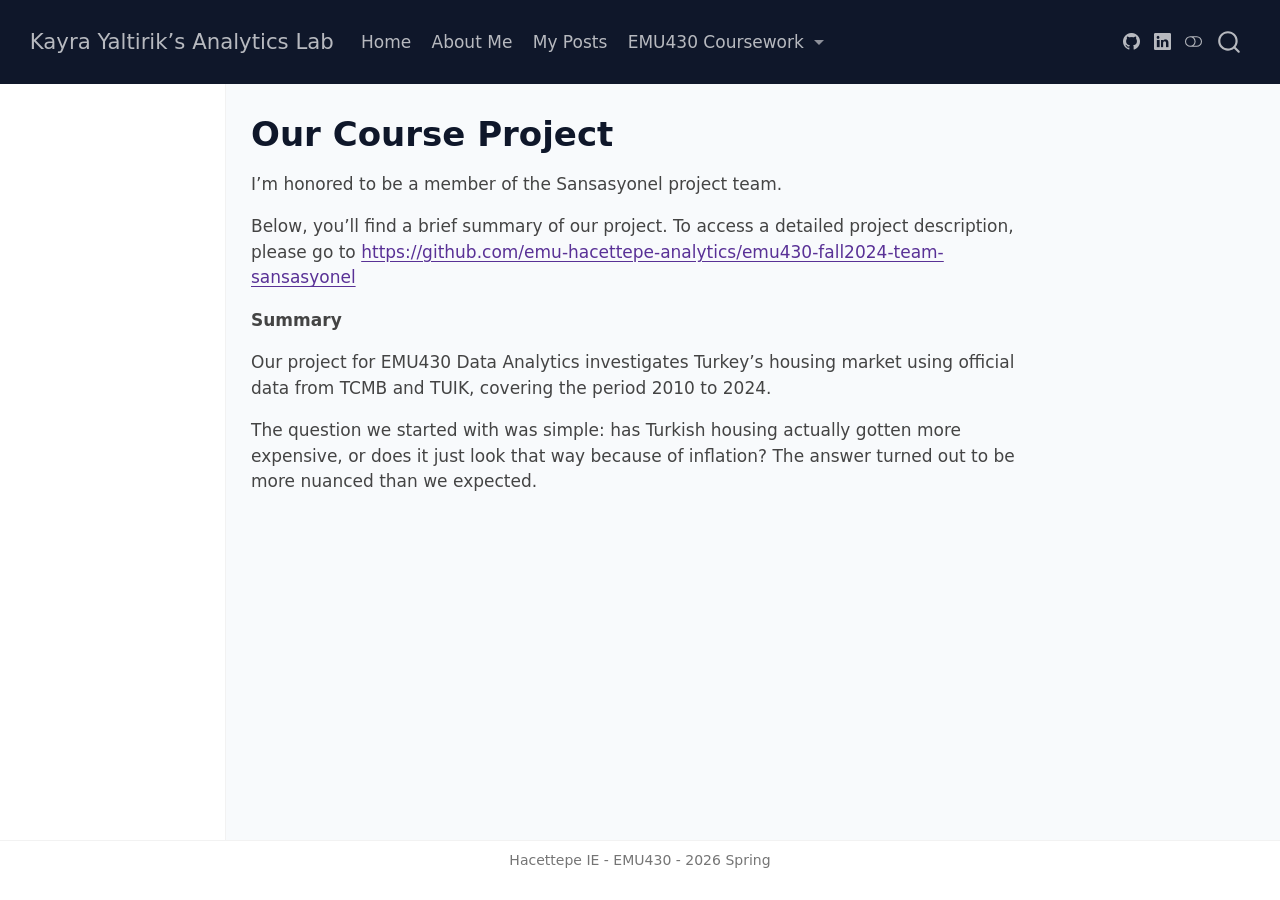
==== commit 77020a3c: "aa aaa" ====
--- a/docs/project.html
+++ b/docs/project.html
@@ -328,10 +328,11 @@
 </header>
 
 
-<p>I’m honored to be a member of the [group name] project team.</p>
-<p>Below, you’ll find a brief summary of our project. To access a detailed project description, please go to <a href="#0" class="uri">https://[your-project-url]</a>.</p>
+<p>I’m honored to be a member of the Sansasyonel project team.</p>
+<p>Below, you’ll find a brief summary of our project. To access a detailed project description, please go to <a href="">https://github.com/emu-hacettepe-analytics/emu430-fall2024-team-sansasyonel</a></p>
 <p><strong>Summary</strong></p>
-<p>[provide a biref summary of your project]</p>
+<p>Our project for EMU430 Data Analytics investigates Turkey’s housing market using official data from TCMB and TUIK, covering the period 2010 to 2024.</p>
+<p>The question we started with was simple: has Turkish housing actually gotten more expensive, or does it just look that way because of inflation? The answer turned out to be more nuanced than we expected.</p>
 
 
 
--- a/docs/site_libs/quarto-html/tippy.css
+++ b/docs/site_libs/quarto-html/tippy.css
@@ -0,0 +1 @@
+.tippy-box[data-animation=fade][data-state=hidden]{opacity:0}[data-tippy-root]{max-width:calc(100vw - 10px)}.tippy-box{position:relative;background-color:#333;color:#fff;border-radius:4px;font-size:14px;line-height:1.4;white-space:normal;outline:0;transition-property:transform,visibility,opacity}.tippy-box[data-placement^=top]>.tippy-arrow{bottom:0}.tippy-box[data-placement^=top]>.tippy-arrow:before{bottom:-7px;left:0;border-width:8px 8px 0;border-top-color:initial;transform-origin:center top}.tippy-box[data-placement^=bottom]>.tippy-arrow{top:0}.tippy-box[data-placement^=bottom]>.tippy-arrow:before{top:-7px;left:0;border-width:0 8px 8px;border-bottom-color:initial;transform-origin:center bottom}.tippy-box[data-placement^=left]>.tippy-arrow{right:0}.tippy-box[data-placement^=left]>.tippy-arrow:before{border-width:8px 0 8px 8px;border-left-color:initial;right:-7px;transform-origin:center left}.tippy-box[data-placement^=right]>.tippy-arrow{left:0}.tippy-box[data-placement^=right]>.tippy-arrow:before{left:-7px;border-width:8px 8px 8px 0;border-right-color:initial;transform-origin:center right}.tippy-box[data-inertia][data-state=visible]{transition-timing-function:cubic-bezier(.54,1.5,.38,1.11)}.tippy-arrow{width:16px;height:16px;color:#333}.tippy-arrow:before{content:"";position:absolute;border-color:transparent;border-style:solid}.tippy-content{position:relative;padding:5px 9px;z-index:1}
--- a/docs/styles.css
+++ b/docs/styles.css
@@ -1,4 +1,11 @@
-/* css styles */
 .navbar {
-    background-color: ##000000 !important;
+    background-color: #0f172a !important;
+}
+
+h1, h2, h3 {
+    color: #0f172a;
+}
+
+body {
+    background-color: #f8fafc;
 }
